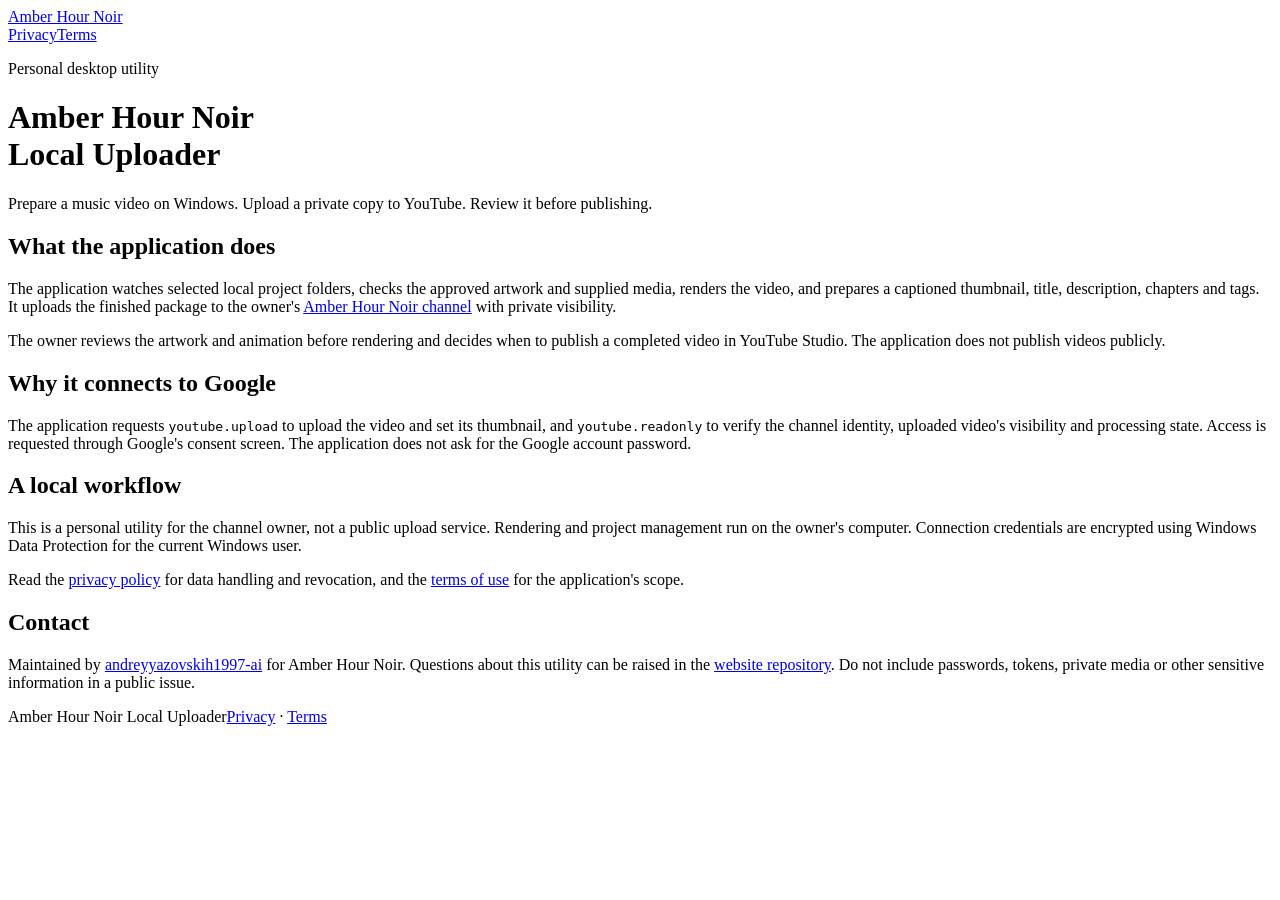
==== index.html @ e72100ed "Add index.html for local uploader" ====
<!doctype html>
<html lang="en">
<head>
  <meta charset="utf-8">
  <meta name="viewport" content="width=device-width, initial-scale=1">
  <meta name="description" content="A personal Windows utility for preparing music videos and uploading private review copies to the Amber Hour Noir YouTube channel.">
  <title>Amber Hour Noir Local Uploader</title>
  <link rel="stylesheet" href="styles.css">
</head>
<body>
  <header><a class="brand" href="index.html">Amber Hour Noir</a><nav aria-label="Main"><a href="privacy.html">Privacy</a><a href="terms.html">Terms</a></nav></header>
  <main>
    <p class="eyebrow">Personal desktop utility</p>
    <h1>Amber Hour Noir<br>Local Uploader</h1>
    <p class="lead">Prepare a music video on Windows. Upload a private copy to YouTube. Review it before publishing.</p>
    <section><h2>What the application does</h2><p>The application watches selected local project folders, checks the approved artwork and supplied media, renders the video, and prepares a captioned thumbnail, title, description, chapters and tags. It uploads the finished package to the owner's <a href="https://www.youtube.com/@AmberHourNoir">Amber Hour Noir channel</a> with private visibility.</p><p>The owner reviews the artwork and animation before rendering and decides when to publish a completed video in YouTube Studio. The application does not publish videos publicly.</p></section>
    <section><h2>Why it connects to Google</h2><p>The application requests <code>youtube.upload</code> to upload the video and set its thumbnail, and <code>youtube.readonly</code> to verify the channel identity, uploaded video's visibility and processing state. Access is requested through Google's consent screen. The application does not ask for the Google account password.</p></section>
    <section><h2>A local workflow</h2><p>This is a personal utility for the channel owner, not a public upload service. Rendering and project management run on the owner's computer. Connection credentials are encrypted using Windows Data Protection for the current Windows user.</p><p>Read the <a href="privacy.html">privacy policy</a> for data handling and revocation, and the <a href="terms.html">terms of use</a> for the application's scope.</p></section>
    <section><h2>Contact</h2><p>Maintained by <a href="https://github.com/andreyyazovskih1997-ai">andreyyazovskih1997-ai</a> for Amber Hour Noir. Questions about this utility can be raised in the <a href="https://github.com/andreyyazovskih1997-ai/andreyyazovskih1997-ai.github.io/issues">website repository</a>. Do not include passwords, tokens, private media or other sensitive information in a public issue.</p></section>
  </main>
  <footer><span>Amber Hour Noir Local Uploader</span><span><a href="privacy.html">Privacy</a> · <a href="terms.html">Terms</a></span></footer>
</body>
</html>
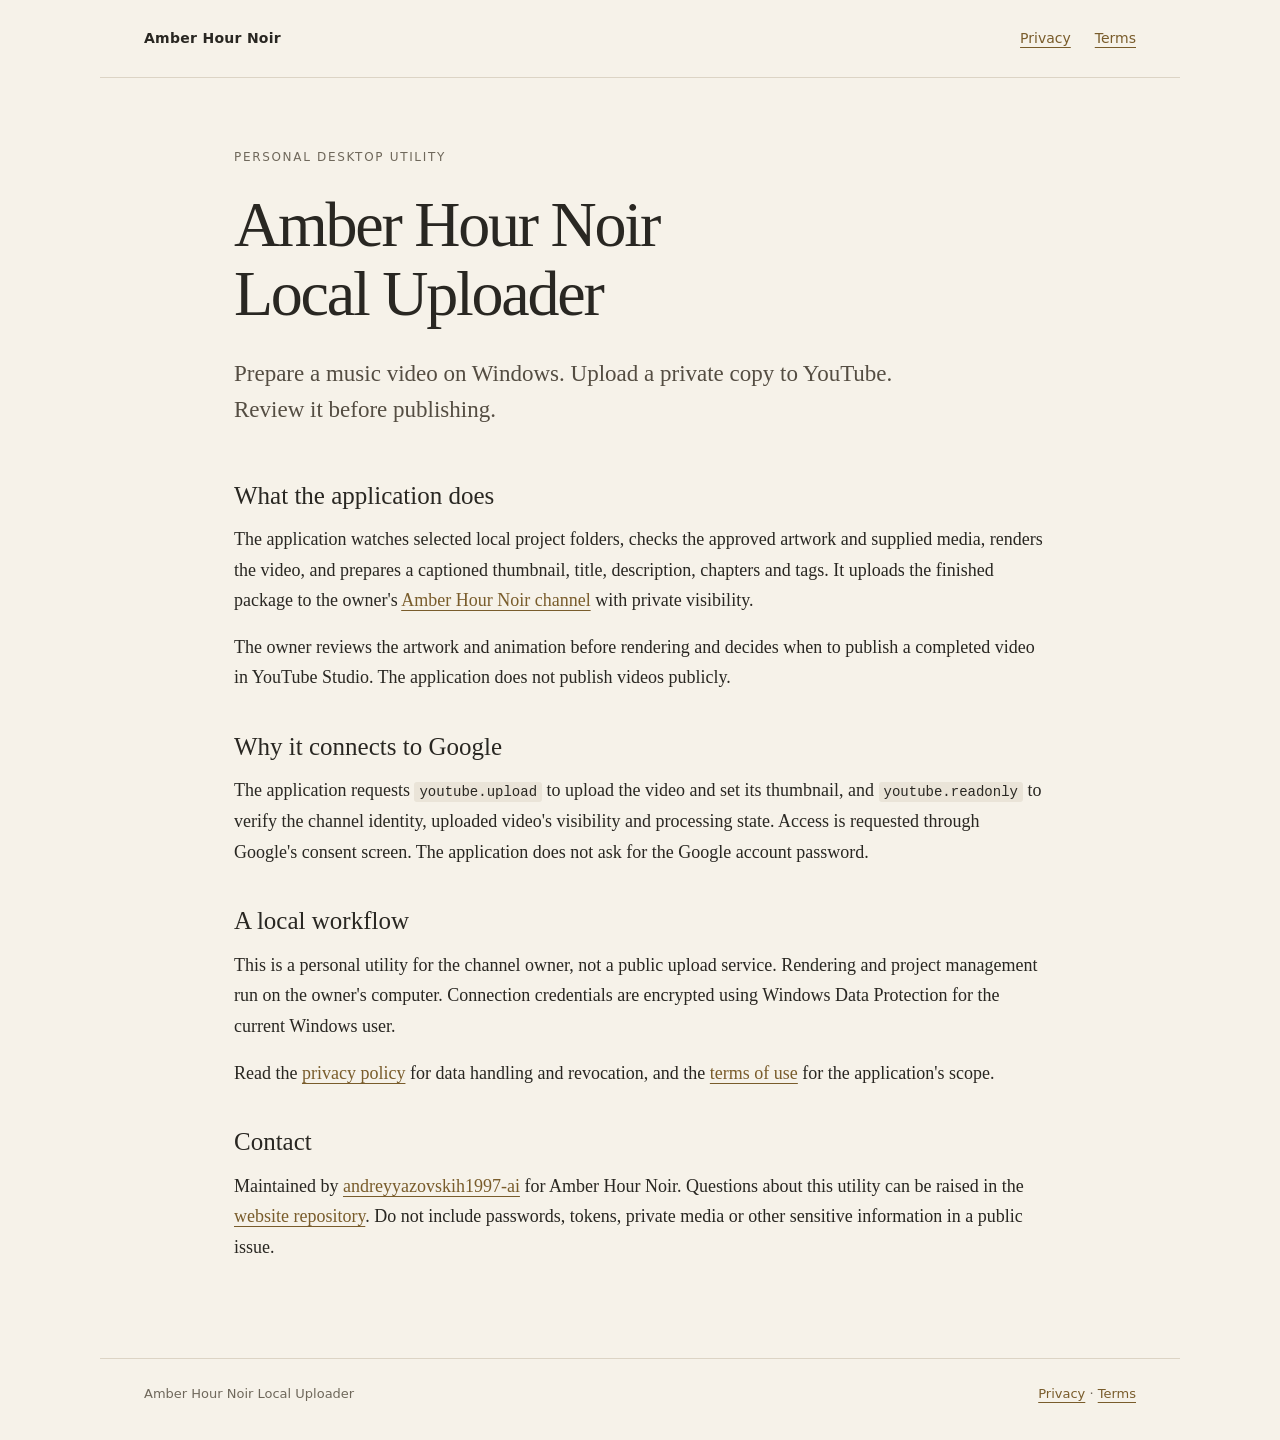
==== commit 4c768dca: "Verify website ownership with Google Search Console" ====
--- a/index.html
+++ b/index.html
@@ -3,6 +3,7 @@
 <head>
   <meta charset="utf-8">
   <meta name="viewport" content="width=device-width, initial-scale=1">
+  <meta name="google-site-verification" content="HMj4g2YExmFM4Llp2HOCI3GiQokosiEeadpXIInDDnA">
   <meta name="description" content="A personal Windows utility for preparing music videos and uploading private review copies to the Amber Hour Noir YouTube channel.">
   <title>Amber Hour Noir Local Uploader</title>
   <link rel="stylesheet" href="styles.css">
--- a/styles.css
+++ b/styles.css
@@ -0,0 +1 @@
+:root{color-scheme:light;--paper:#f6f2e9;--ink:#292722;--muted:#6f685b;--line:#dcd4c5;--accent:#795c2b}*{box-sizing:border-box}body{margin:0;background:var(--paper);color:var(--ink);font:18px/1.7 Georgia,"Times New Roman",serif}header,footer{max-width:1080px;margin:auto;padding:28px 44px;display:flex;align-items:center;justify-content:space-between;gap:24px}header{border-bottom:1px solid var(--line);font:14px/1.5 system-ui,sans-serif}nav{display:flex;gap:24px}a{color:var(--accent);text-underline-offset:4px}a:hover{color:var(--ink)}.brand{text-decoration:none;color:var(--ink);font-weight:650;letter-spacing:.02em}main{max-width:900px;margin:0 auto;padding:70px 44px 80px}.eyebrow{font:12px/1.5 system-ui,sans-serif;letter-spacing:.14em;text-transform:uppercase;color:var(--muted);margin:0 0 24px}h1{font-size:clamp(38px,6vw,64px);line-height:1.08;font-weight:400;letter-spacing:-.035em;margin:0 0 28px}.lead{font-size:23px;line-height:1.55;color:#544d42;max-width:710px;margin-bottom:52px}section{margin:38px 0 0}h2{font-size:25px;line-height:1.3;font-weight:400;margin:0 0 12px}p{margin:0 0 16px}code{font:14px/1.5 ui-monospace,monospace;overflow-wrap:anywhere;background:#eae4d8;padding:2px 5px;border-radius:3px}.document h1{font-size:clamp(38px,5vw,54px)}.document .lead{font-size:21px}footer{border-top:1px solid var(--line);color:var(--muted);font:13px/1.6 system-ui,sans-serif;padding-top:25px;padding-bottom:35px}@media(max-width:600px){header,footer{padding:22px 24px;align-items:flex-start}header{gap:18px}nav{gap:16px}main{padding:48px 24px 58px}.lead{font-size:21px;margin-bottom:38px}footer{flex-direction:column;gap:10px}}
